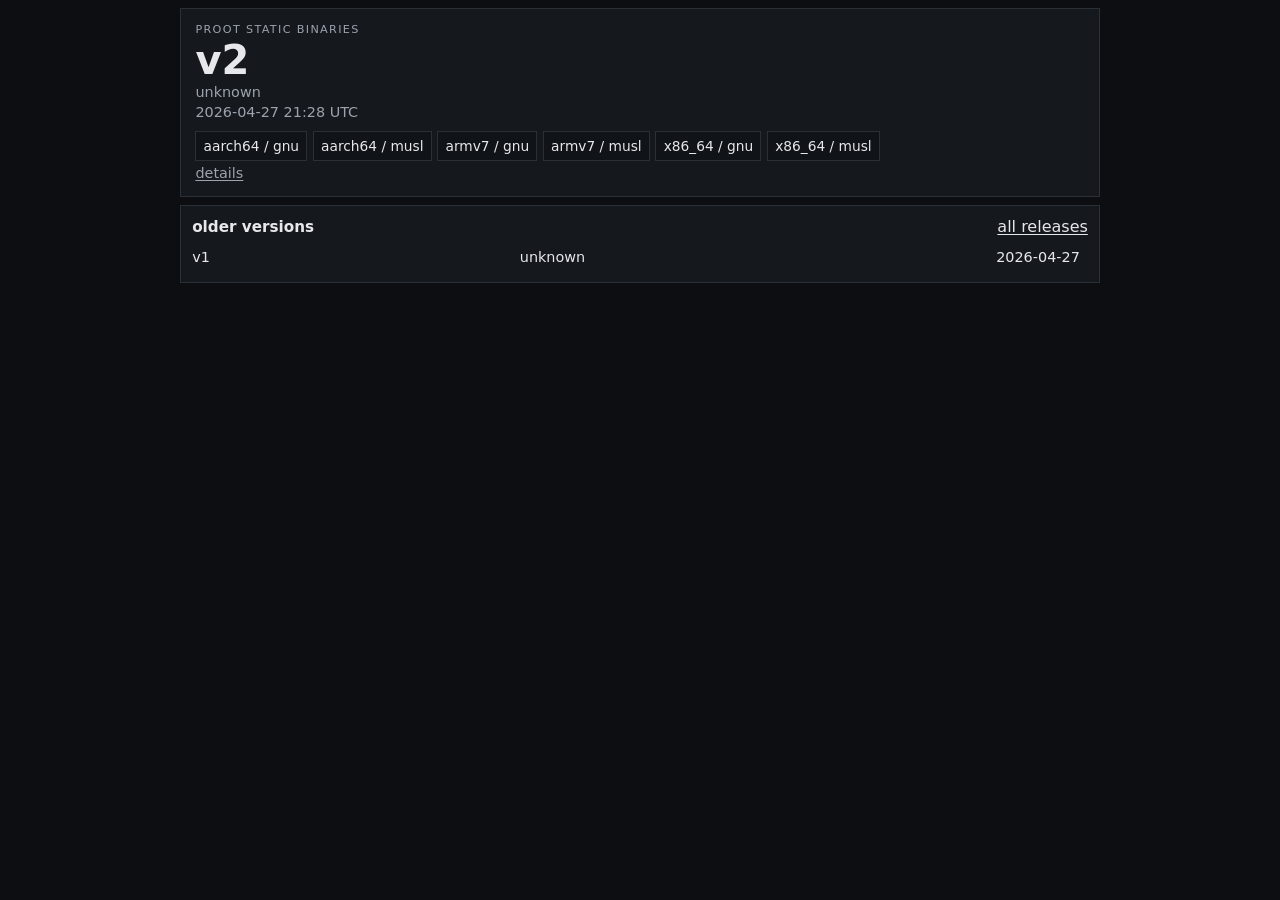
==== index.html @ e78fb569 "deploy: 30b62661337cf53333a5220b7e1e87ee13294197" ====
<!doctype html>
<html lang="en">
<head>
  <meta charset="utf-8">
  <meta name="viewport" content="width=device-width, initial-scale=1">
  <title>proot</title>
  <link rel="stylesheet" href="./style.css">
</head>
<body>
  <main class="page">
    <header class="hero">
      <p class="eyebrow">proot static binaries</p>
      <h1>v2</h1>
      <p class="meta">unknown</p>
      <p class="meta">2026-04-27 21:28 UTC</p>
      <div class="row">
        <a class="pill" href="https://github.com/mkalmousli/proot-static-binaries/releases/download/v2/proot-aarch64-gnu">aarch64 / gnu</a><a class="pill" href="https://github.com/mkalmousli/proot-static-binaries/releases/download/v2/proot-aarch64-musl">aarch64 / musl</a><a class="pill" href="https://github.com/mkalmousli/proot-static-binaries/releases/download/v2/proot-armv7-gnu">armv7 / gnu</a><a class="pill" href="https://github.com/mkalmousli/proot-static-binaries/releases/download/v2/proot-armv7-musl">armv7 / musl</a><a class="pill" href="https://github.com/mkalmousli/proot-static-binaries/releases/download/v2/proot-x86_64-gnu">x86_64 / gnu</a><a class="pill" href="https://github.com/mkalmousli/proot-static-binaries/releases/download/v2/proot-x86_64-musl">x86_64 / musl</a>
      </div>
      <p class="meta"><a href="releases/v2.html">details</a></p>
    </header>
    <section class="panel">
      <div class="section-head">
        <h2>older versions</h2>
        <a href="https://github.com/mkalmousli/proot-static-binaries/releases">all releases</a>
      </div>
      <div class="version-list">
        <a class="version-row" href="releases/v1.html"><span>v1</span><span>unknown</span><span>2026-04-27</span></a>
      </div>
    </section>
  </main>
</body>
</html>
---- style.css ----
:root {
  color-scheme: dark;
  --bg: #0c0e11;
  --panel: #15181d;
  --text: #e6e8eb;
  --muted: #9ca3ad;
  --line: #2a3038;
}

* {
  box-sizing: border-box;
}

html,
body {
  margin: 0;
  min-height: 100%;
}

body {
  font-family: ui-sans-serif, system-ui, -apple-system, BlinkMacSystemFont, "Segoe UI", sans-serif;
  color: var(--text);
  background: var(--bg);
}

a {
  color: inherit;
  text-decoration: none;
}

.page {
  width: min(920px, calc(100% - 1rem));
  margin: 0 auto;
  padding: 0.5rem 0 1rem;
}

.hero,
.panel {
  border: 1px solid var(--line);
  background: var(--panel);
}

.hero {
  padding: 0.9rem;
  margin-bottom: 0.5rem;
}

.hero.tight {
  margin-top: 0.5rem;
}

.panel {
  padding: 0.7rem;
}

.eyebrow,
.meta,
.muted {
  color: var(--muted);
}

.eyebrow {
  margin: 0 0 0.25rem;
  font-size: 0.7rem;
  letter-spacing: 0.12em;
  text-transform: uppercase;
}

h1,
h2,
h3,
p {
  margin: 0;
}

h1 {
  font-size: clamp(1.7rem, 4vw, 2.5rem);
  line-height: 1;
}

.meta {
  margin-top: 0.25rem;
  font-size: 0.9rem;
}

.section-head {
  display: flex;
  align-items: baseline;
  justify-content: space-between;
  gap: 1rem;
  margin-bottom: 0.5rem;
}

.section-head h2 {
  font-size: 0.95rem;
  text-transform: lowercase;
}

.section-head a,
.meta a {
  text-decoration: underline;
  text-underline-offset: 0.15em;
}

.row {
  display: flex;
  flex-wrap: wrap;
  gap: 0.35rem;
  margin-top: 0.65rem;
}

.pill {
  display: inline-flex;
  align-items: center;
  min-height: 1.9rem;
  padding: 0.2rem 0.45rem;
  border: 1px solid var(--line);
  background: #101317;
  font-size: 0.86rem;
}

.version-list {
  display: grid;
  gap: 0.35rem;
}

.version-row {
  display: grid;
  grid-template-columns: 1.1fr 1fr 0.9fr auto;
  gap: 0.5rem;
  align-items: center;
  padding: 0.35rem 0;
  border-top: 1px solid var(--line);
  font-size: 0.9rem;
}

.version-row:first-child {
  border-top: 0;
}

.version-row span:last-child,
.version-row a:last-child {
  justify-self: end;
}

.release-card {
  padding-top: 0.45rem;
  margin-top: 0.45rem;
  border-top: 1px solid var(--line);
}

.release-card:first-child {
  margin-top: 0;
  padding-top: 0;
  border-top: 0;
}

.release-head {
  display: flex;
  flex-wrap: wrap;
  justify-content: space-between;
  gap: 0.5rem;
}

.release-head h3 {
  font-size: 0.95rem;
}

@media (max-width: 720px) {
  .version-row {
    grid-template-columns: 1fr;
    gap: 0.15rem;
  }

  .version-row span:last-child,
  .version-row a:last-child {
    justify-self: start;
  }
}
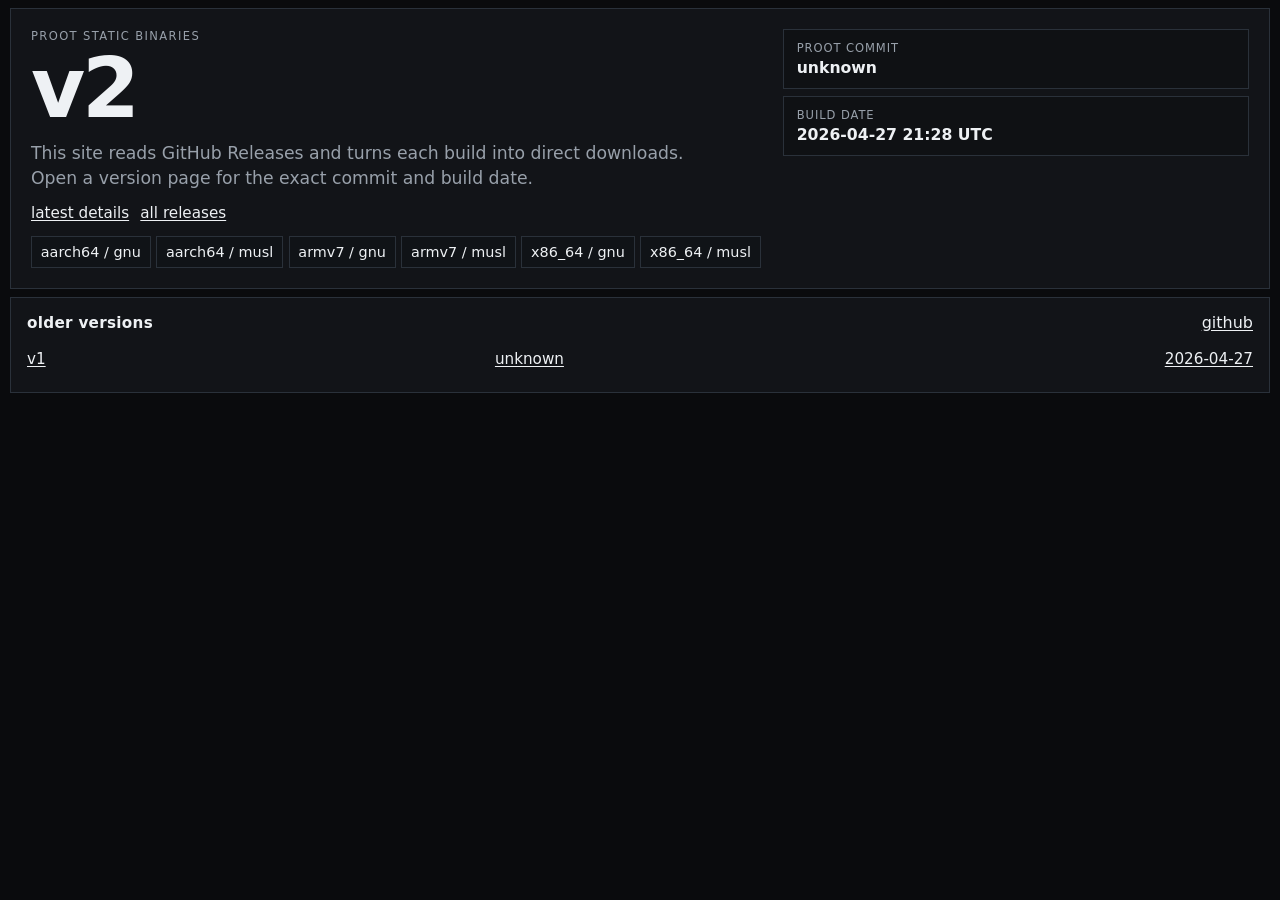
==== commit 87aaf5a0: "deploy: ecd95dd0a79ac2f085949e27ad86fb2f3c197dbb" ====
--- a/index.html
+++ b/index.html
@@ -7,26 +7,38 @@
   <link rel="stylesheet" href="./style.css">
 </head>
 <body>
-  <main class="page">
-    <header class="hero">
-      <p class="eyebrow">proot static binaries</p>
-      <h1>v2</h1>
-      <p class="meta">unknown</p>
-      <p class="meta">2026-04-27 21:28 UTC</p>
-      <div class="row">
-        <a class="pill" href="https://github.com/mkalmousli/proot-static-binaries/releases/download/v2/proot-aarch64-gnu">aarch64 / gnu</a><a class="pill" href="https://github.com/mkalmousli/proot-static-binaries/releases/download/v2/proot-aarch64-musl">aarch64 / musl</a><a class="pill" href="https://github.com/mkalmousli/proot-static-binaries/releases/download/v2/proot-armv7-gnu">armv7 / gnu</a><a class="pill" href="https://github.com/mkalmousli/proot-static-binaries/releases/download/v2/proot-armv7-musl">armv7 / musl</a><a class="pill" href="https://github.com/mkalmousli/proot-static-binaries/releases/download/v2/proot-x86_64-gnu">x86_64 / gnu</a><a class="pill" href="https://github.com/mkalmousli/proot-static-binaries/releases/download/v2/proot-x86_64-musl">x86_64 / musl</a>
+
+  <main class="shell">
+    <section class="hero">
+      <div class="hero-top">
+        <div>
+          <p class="eyebrow">proot static binaries</p>
+          <h1>v2</h1>
+          <p class="lede">This site reads GitHub Releases and turns each build into direct downloads. Open a version page for the exact commit and build date.</p>
+          <div class="hero-links">
+            <a href="releases/v2.html">latest details</a>
+            <a href="https://github.com/mkalmousli/proot-static-binaries/releases">all releases</a>
+          </div>
+          <div class="row">
+            <a class="pill" href="https://github.com/mkalmousli/proot-static-binaries/releases/download/v2/proot-aarch64-gnu">aarch64 / gnu</a><a class="pill" href="https://github.com/mkalmousli/proot-static-binaries/releases/download/v2/proot-aarch64-musl">aarch64 / musl</a><a class="pill" href="https://github.com/mkalmousli/proot-static-binaries/releases/download/v2/proot-armv7-gnu">armv7 / gnu</a><a class="pill" href="https://github.com/mkalmousli/proot-static-binaries/releases/download/v2/proot-armv7-musl">armv7 / musl</a><a class="pill" href="https://github.com/mkalmousli/proot-static-binaries/releases/download/v2/proot-x86_64-gnu">x86_64 / gnu</a><a class="pill" href="https://github.com/mkalmousli/proot-static-binaries/releases/download/v2/proot-x86_64-musl">x86_64 / musl</a>
+          </div>
+        </div>
+        <div class="meta-stack">
+          <div class="meta-box"><span>proot commit</span><strong>unknown</strong></div>
+          <div class="meta-box"><span>build date</span><strong>2026-04-27 21:28 UTC</strong></div>
+        </div>
       </div>
-      <p class="meta"><a href="releases/v2.html">details</a></p>
-    </header>
+    </section>
     <section class="panel">
       <div class="section-head">
         <h2>older versions</h2>
-        <a href="https://github.com/mkalmousli/proot-static-binaries/releases">all releases</a>
+        <a href="https://github.com/mkalmousli/proot-static-binaries/releases">github</a>
       </div>
       <div class="version-list">
         <a class="version-row" href="releases/v1.html"><span>v1</span><span>unknown</span><span>2026-04-27</span></a>
       </div>
     </section>
   </main>
+
 </body>
 </html>
--- a/style.css
+++ b/style.css
@@ -1,10 +1,11 @@
 :root {
   color-scheme: dark;
-  --bg: #0c0e11;
-  --panel: #15181d;
-  --text: #e6e8eb;
-  --muted: #9ca3ad;
-  --line: #2a3038;
+  --bg: #0a0b0d;
+  --panel: #121418;
+  --panel-2: #0f1114;
+  --text: #eef1f4;
+  --muted: #98a0aa;
+  --line: #2a313a;
 }
 
 * {
@@ -28,40 +29,56 @@
   text-decoration: none;
 }
 
-.page {
-  width: min(920px, calc(100% - 1rem));
+.shell {
+  width: min(1260px, calc(100% - 1rem));
   margin: 0 auto;
   padding: 0.5rem 0 1rem;
 }
 
 .hero,
-.panel {
+.panel,
+.detail {
   border: 1px solid var(--line);
   background: var(--panel);
 }
 
+.hero,
+.panel,
+.detail {
+  border-radius: 0;
+}
+
 .hero {
-  padding: 0.9rem;
+  padding: 1.25rem;
   margin-bottom: 0.5rem;
+}
+
+.hero-top {
+  display: grid;
+  grid-template-columns: minmax(0, 1.5fr) minmax(280px, 0.95fr);
+  gap: 1rem;
+  align-items: start;
 }
 
 .hero.tight {
   margin-top: 0.5rem;
 }
 
-.panel {
-  padding: 0.7rem;
+.panel,
+.detail {
+  padding: 0.95rem 1rem;
 }
 
 .eyebrow,
 .meta,
-.muted {
+.muted,
+.lede {
   color: var(--muted);
 }
 
 .eyebrow {
-  margin: 0 0 0.25rem;
-  font-size: 0.7rem;
+  margin: 0 0 0.45rem;
+  font-size: 0.72rem;
   letter-spacing: 0.12em;
   text-transform: uppercase;
 }
@@ -74,13 +91,76 @@
 }
 
 h1 {
-  font-size: clamp(1.7rem, 4vw, 2.5rem);
-  line-height: 1;
-}
-
-.meta {
-  margin-top: 0.25rem;
+  font-size: clamp(2.6rem, 7vw, 5.2rem);
+  line-height: 0.94;
+  letter-spacing: -0.04em;
+}
+
+.lede {
+  margin-top: 0.8rem;
+  max-width: 60ch;
+  font-size: clamp(1rem, 1.35vw, 1.2rem);
+  line-height: 1.45;
+}
+
+.meta-stack {
+  display: grid;
+  gap: 0.45rem;
+}
+
+.meta-box {
+  padding: 0.7rem 0.8rem;
+  border: 1px solid var(--line);
+  background: var(--panel-2);
+}
+
+.meta-box span {
+  display: block;
+  margin-bottom: 0.15rem;
+  color: var(--muted);
+  font-size: 0.72rem;
+  letter-spacing: 0.08em;
+  text-transform: uppercase;
+}
+
+.meta-box strong {
+  font-size: 0.98rem;
+  font-weight: 600;
+  word-break: break-word;
+}
+
+.row {
+  display: flex;
+  flex-wrap: wrap;
+  gap: 0.35rem;
+  margin-top: 0.85rem;
+}
+
+.pill {
+  display: inline-flex;
+  align-items: center;
+  min-height: 2rem;
+  padding: 0.25rem 0.55rem;
+  border: 1px solid var(--line);
+  background: #101317;
   font-size: 0.9rem;
+}
+
+.hero-links,
+.meta-links {
+  display: flex;
+  flex-wrap: wrap;
+  gap: 0.7rem;
+  margin-top: 0.8rem;
+  font-size: 0.95rem;
+}
+
+.hero-links a,
+.meta-links a,
+.section-head a,
+.version-row {
+  text-decoration: underline;
+  text-underline-offset: 0.15em;
 }
 
 .section-head {
@@ -88,92 +168,89 @@
   align-items: baseline;
   justify-content: space-between;
   gap: 1rem;
-  margin-bottom: 0.5rem;
+  margin-bottom: 0.6rem;
 }
 
 .section-head h2 {
   font-size: 0.95rem;
+  letter-spacing: 0.02em;
   text-transform: lowercase;
 }
 
-.section-head a,
-.meta a {
-  text-decoration: underline;
-  text-underline-offset: 0.15em;
-}
-
-.row {
+.version-list {
+  display: grid;
+}
+
+.version-row {
+  display: grid;
+  grid-template-columns: 1.1fr 0.9fr 0.9fr;
+  gap: 0.75rem;
+  align-items: center;
+  padding: 0.55rem 0;
+  border-top: 1px solid var(--line);
+  font-size: 0.95rem;
+}
+
+.version-row:first-child {
+  border-top: 0;
+}
+
+.version-row span:last-child {
+  justify-self: end;
+}
+
+.detail {
+  display: grid;
+  gap: 1rem;
+}
+
+.detail-grid {
+  display: grid;
+  grid-template-columns: repeat(3, minmax(0, 1fr));
+  gap: 0.6rem;
+}
+
+.downloads {
   display: flex;
   flex-wrap: wrap;
   gap: 0.35rem;
-  margin-top: 0.65rem;
-}
-
-.pill {
-  display: inline-flex;
-  align-items: center;
-  min-height: 1.9rem;
-  padding: 0.2rem 0.45rem;
-  border: 1px solid var(--line);
-  background: #101317;
-  font-size: 0.86rem;
-}
-
-.version-list {
-  display: grid;
-  gap: 0.35rem;
-}
-
-.version-row {
-  display: grid;
-  grid-template-columns: 1.1fr 1fr 0.9fr auto;
-  gap: 0.5rem;
-  align-items: center;
-  padding: 0.35rem 0;
-  border-top: 1px solid var(--line);
-  font-size: 0.9rem;
-}
-
-.version-row:first-child {
-  border-top: 0;
-}
-
-.version-row span:last-child,
-.version-row a:last-child {
-  justify-self: end;
-}
-
-.release-card {
-  padding-top: 0.45rem;
-  margin-top: 0.45rem;
-  border-top: 1px solid var(--line);
-}
-
-.release-card:first-child {
-  margin-top: 0;
-  padding-top: 0;
-  border-top: 0;
-}
-
-.release-head {
-  display: flex;
-  flex-wrap: wrap;
-  justify-content: space-between;
-  gap: 0.5rem;
-}
-
-.release-head h3 {
-  font-size: 0.95rem;
+}
+
+.note {
+  max-width: 68ch;
+  line-height: 1.45;
+  color: var(--muted);
+}
+
+@media (max-width: 900px) {
+  .hero-top,
+  .detail-grid {
+    grid-template-columns: 1fr;
+  }
 }
 
 @media (max-width: 720px) {
+  .shell {
+    width: min(100% - 0.5rem, 100%);
+    padding-top: 0.25rem;
+  }
+
+  .hero,
+  .panel,
+  .detail {
+    padding: 0.85rem;
+  }
+
+  h1 {
+    font-size: clamp(2.3rem, 14vw, 3.4rem);
+  }
+
   .version-row {
     grid-template-columns: 1fr;
     gap: 0.15rem;
   }
 
-  .version-row span:last-child,
-  .version-row a:last-child {
+  .version-row span:last-child {
     justify-self: start;
   }
 }
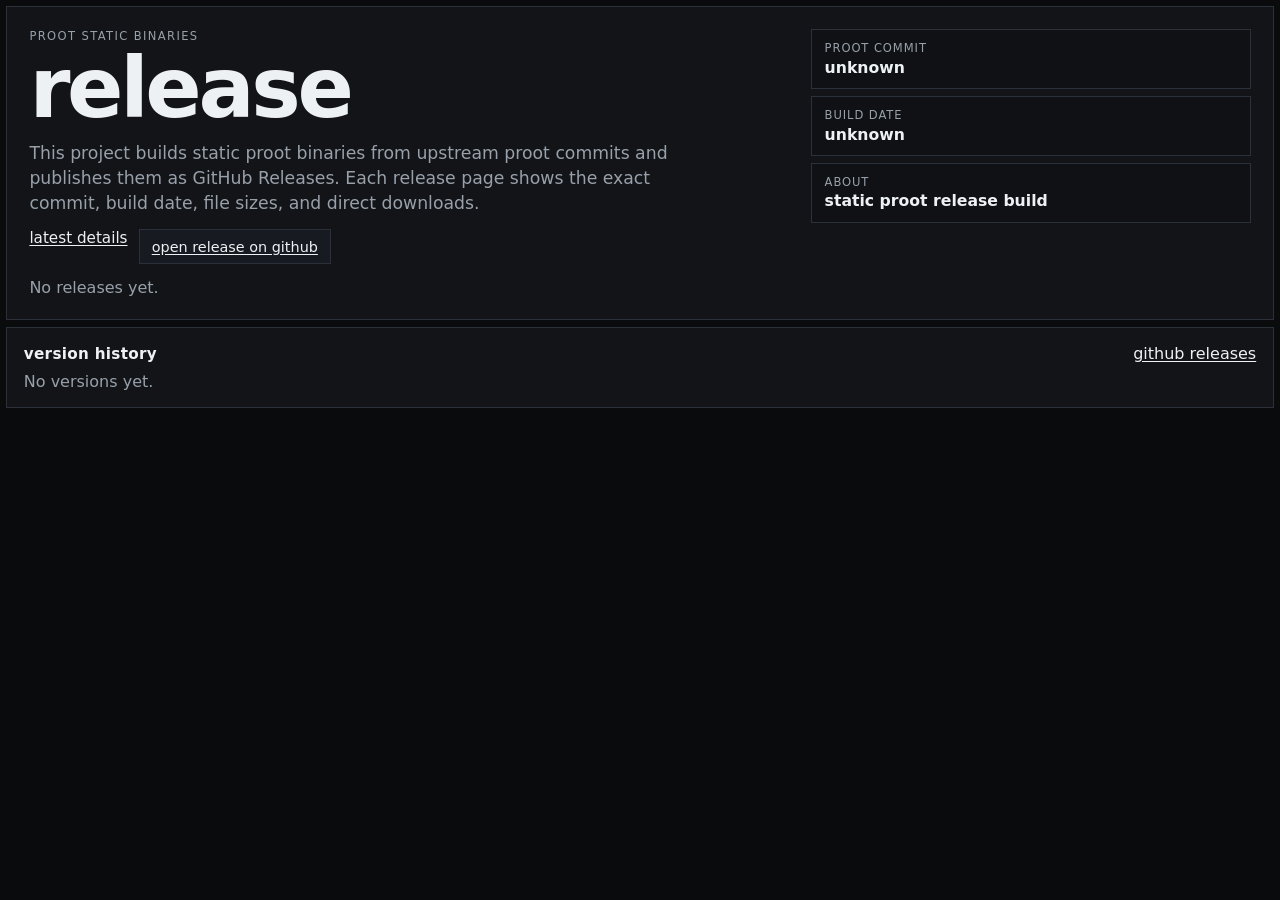
==== commit 38b5ff89: "deploy: 5edf9a9c67f9bb6574d692ad04065585131cc28d" ====
--- a/index.html
+++ b/index.html
@@ -13,29 +13,30 @@
       <div class="hero-top">
         <div>
           <p class="eyebrow">proot static binaries</p>
-          <h1>v2</h1>
-          <p class="lede">This site reads GitHub Releases and turns each build into direct downloads. Open a version page for the exact commit and build date.</p>
+          <h1>release</h1>
+          <p class="lede">This project builds static proot binaries from upstream proot commits and publishes them as GitHub Releases. Each release page shows the exact commit, build date, file sizes, and direct downloads.</p>
           <div class="hero-links">
-            <a href="releases/v2.html">latest details</a>
-            <a href="https://github.com/mkalmousli/proot-static-binaries/releases">all releases</a>
+            <a href="https://github.com/mkalmousli/proot-static-binaries/releases">latest details</a>
+            <a class="button" href="https://github.com/mkalmousli/proot-static-binaries/releases">open release on github</a>
           </div>
           <div class="row">
-            <a class="pill" href="https://github.com/mkalmousli/proot-static-binaries/releases/download/v2/proot-aarch64-gnu">aarch64 / gnu</a><a class="pill" href="https://github.com/mkalmousli/proot-static-binaries/releases/download/v2/proot-aarch64-musl">aarch64 / musl</a><a class="pill" href="https://github.com/mkalmousli/proot-static-binaries/releases/download/v2/proot-armv7-gnu">armv7 / gnu</a><a class="pill" href="https://github.com/mkalmousli/proot-static-binaries/releases/download/v2/proot-armv7-musl">armv7 / musl</a><a class="pill" href="https://github.com/mkalmousli/proot-static-binaries/releases/download/v2/proot-x86_64-gnu">x86_64 / gnu</a><a class="pill" href="https://github.com/mkalmousli/proot-static-binaries/releases/download/v2/proot-x86_64-musl">x86_64 / musl</a>
+            <p class="muted">No releases yet.</p>
           </div>
         </div>
         <div class="meta-stack">
           <div class="meta-box"><span>proot commit</span><strong>unknown</strong></div>
-          <div class="meta-box"><span>build date</span><strong>2026-04-27 21:28 UTC</strong></div>
+          <div class="meta-box"><span>build date</span><strong>unknown</strong></div>
+          <div class="meta-box"><span>about</span><strong>static proot release build</strong></div>
         </div>
       </div>
     </section>
     <section class="panel">
       <div class="section-head">
-        <h2>older versions</h2>
-        <a href="https://github.com/mkalmousli/proot-static-binaries/releases">github</a>
+        <h2>version history</h2>
+        <a href="https://github.com/mkalmousli/proot-static-binaries/releases">github releases</a>
       </div>
       <div class="version-list">
-        <a class="version-row" href="releases/v1.html"><span>v1</span><span>unknown</span><span>2026-04-27</span></a>
+        <p class="muted">No versions yet.</p>
       </div>
     </section>
   </main>
--- a/style.css
+++ b/style.css
@@ -30,9 +30,9 @@
 }
 
 .shell {
-  width: min(1260px, calc(100% - 1rem));
+  width: min(1560px, calc(100% - 0.75rem));
   margin: 0 auto;
-  padding: 0.5rem 0 1rem;
+  padding: 0.35rem 0 0.75rem;
 }
 
 .hero,
@@ -49,14 +49,14 @@
 }
 
 .hero {
-  padding: 1.25rem;
-  margin-bottom: 0.5rem;
+  padding: 1.4rem;
+  margin-bottom: 0.4rem;
 }
 
 .hero-top {
   display: grid;
-  grid-template-columns: minmax(0, 1.5fr) minmax(280px, 0.95fr);
-  gap: 1rem;
+  grid-template-columns: minmax(0, 1.65fr) minmax(310px, 0.95fr);
+  gap: 1.1rem;
   align-items: start;
 }
 
@@ -66,7 +66,7 @@
 
 .panel,
 .detail {
-  padding: 0.95rem 1rem;
+  padding: 1rem 1.05rem;
 }
 
 .eyebrow,
@@ -144,6 +144,17 @@
   border: 1px solid var(--line);
   background: #101317;
   font-size: 0.9rem;
+}
+
+.button {
+  display: inline-flex;
+  align-items: center;
+  min-height: 2.2rem;
+  padding: 0.28rem 0.75rem;
+  border: 1px solid var(--line);
+  background: #171a20;
+  font-size: 0.9rem;
+  text-decoration: none;
 }
 
 .hero-links,
@@ -183,10 +194,10 @@
 
 .version-row {
   display: grid;
-  grid-template-columns: 1.1fr 0.9fr 0.9fr;
+  grid-template-columns: minmax(0, 1.2fr) minmax(220px, 0.7fr) minmax(160px, 0.6fr) 120px;
   gap: 0.75rem;
   align-items: center;
-  padding: 0.55rem 0;
+  padding: 0.68rem 0;
   border-top: 1px solid var(--line);
   font-size: 0.95rem;
 }
@@ -195,7 +206,29 @@
   border-top: 0;
 }
 
-.version-row span:last-child {
+.version-row strong {
+  display: block;
+  font-size: 1.02rem;
+}
+
+.version-row .current-tag {
+  display: inline-flex;
+  margin-left: 0.45rem;
+  padding: 0.1rem 0.35rem;
+  border: 1px solid var(--line);
+  background: var(--panel-2);
+  color: var(--muted);
+  font-size: 0.68rem;
+  letter-spacing: 0.08em;
+  text-transform: uppercase;
+}
+
+.version-row .commit,
+.version-row .date {
+  color: var(--muted);
+}
+
+.version-row .actions {
   justify-self: end;
 }
 
@@ -206,7 +239,7 @@
 
 .detail-grid {
   display: grid;
-  grid-template-columns: repeat(3, minmax(0, 1fr));
+  grid-template-columns: repeat(4, minmax(0, 1fr));
   gap: 0.6rem;
 }
 
@@ -216,6 +249,55 @@
   gap: 0.35rem;
 }
 
+.libc-grid {
+  display: grid;
+  grid-template-columns: repeat(2, minmax(0, 1fr));
+  gap: 0.75rem;
+}
+
+.matrix {
+  width: 100%;
+  border-collapse: collapse;
+  background: var(--panel-2);
+  border: 1px solid var(--line);
+}
+
+.matrix caption {
+  padding: 0.75rem 0.8rem 0.5rem;
+  text-align: left;
+  font-size: 0.95rem;
+  letter-spacing: 0.02em;
+  text-transform: lowercase;
+}
+
+.matrix th,
+.matrix td {
+  padding: 0.62rem 0.8rem;
+  border-top: 1px solid var(--line);
+  text-align: left;
+  vertical-align: middle;
+}
+
+.matrix th {
+  color: var(--muted);
+  font-size: 0.72rem;
+  letter-spacing: 0.08em;
+  text-transform: uppercase;
+}
+
+.matrix td.size,
+.matrix td.download {
+  white-space: nowrap;
+}
+
+.matrix td.download {
+  text-align: right;
+}
+
+.matrix .muted-cell {
+  color: var(--muted);
+}
+
 .note {
   max-width: 68ch;
   line-height: 1.45;
@@ -227,6 +309,10 @@
   .detail-grid {
     grid-template-columns: 1fr;
   }
+
+  .libc-grid {
+    grid-template-columns: 1fr;
+  }
 }
 
 @media (max-width: 720px) {
@@ -238,7 +324,7 @@
   .hero,
   .panel,
   .detail {
-    padding: 0.85rem;
+    padding: 0.8rem;
   }
 
   h1 {
@@ -250,7 +336,7 @@
     gap: 0.15rem;
   }
 
-  .version-row span:last-child {
+  .version-row .actions {
     justify-self: start;
   }
 }
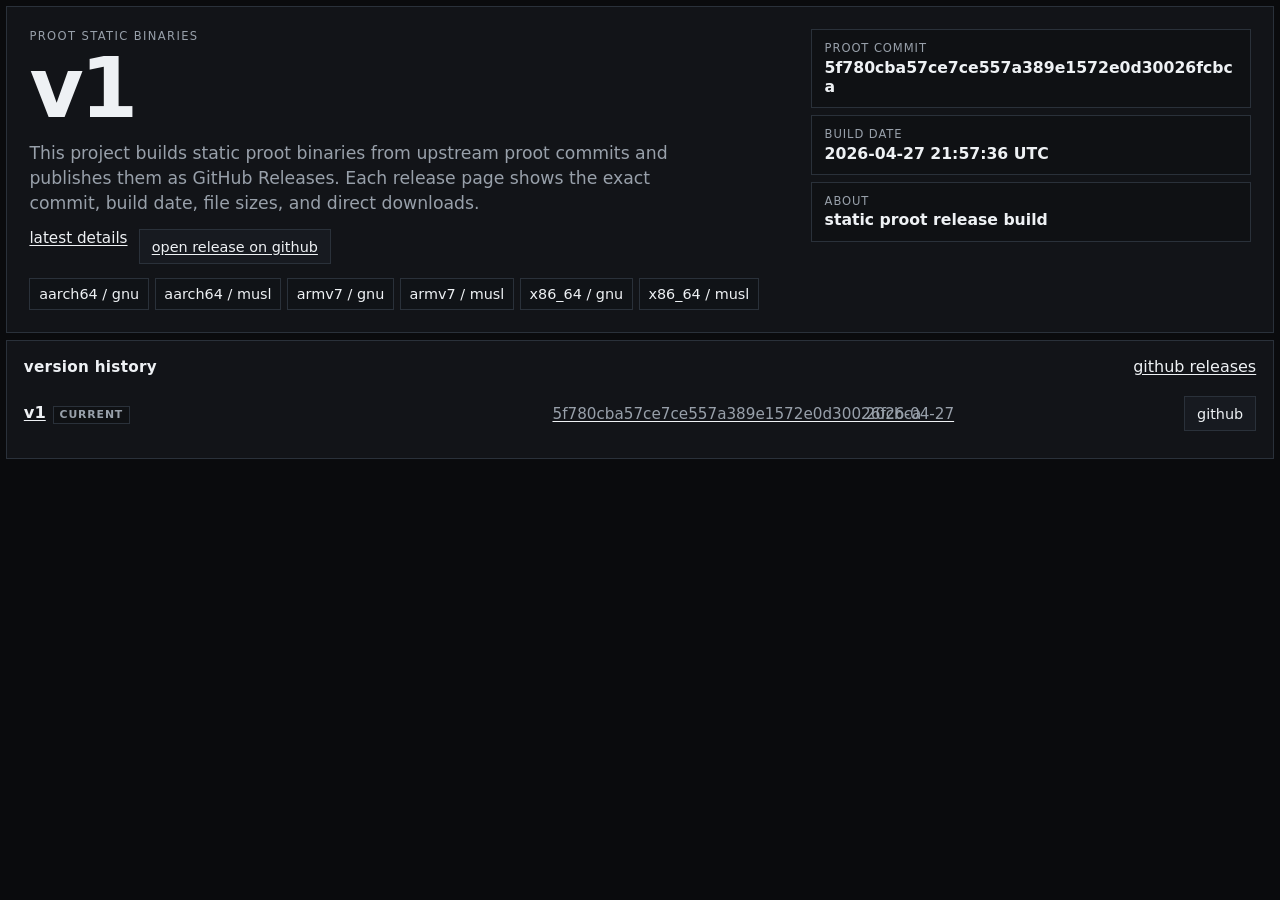
==== commit 786b5e9e: "deploy: 791cb52374c0071201cff11e76af9b239ebab4e2" ====
--- a/index.html
+++ b/index.html
@@ -13,19 +13,19 @@
       <div class="hero-top">
         <div>
           <p class="eyebrow">proot static binaries</p>
-          <h1>release</h1>
+          <h1>v1</h1>
           <p class="lede">This project builds static proot binaries from upstream proot commits and publishes them as GitHub Releases. Each release page shows the exact commit, build date, file sizes, and direct downloads.</p>
           <div class="hero-links">
-            <a href="https://github.com/mkalmousli/proot-static-binaries/releases">latest details</a>
-            <a class="button" href="https://github.com/mkalmousli/proot-static-binaries/releases">open release on github</a>
+            <a href="releases/v1.html">latest details</a>
+            <a class="button" href="https://github.com/mkalmousli/proot-static-binaries/releases/tag/v1">open release on github</a>
           </div>
           <div class="row">
-            <p class="muted">No releases yet.</p>
+            <a class="pill" href="https://github.com/mkalmousli/proot-static-binaries/releases/download/v1/proot-aarch64-gnu">aarch64 / gnu</a><a class="pill" href="https://github.com/mkalmousli/proot-static-binaries/releases/download/v1/proot-aarch64-musl">aarch64 / musl</a><a class="pill" href="https://github.com/mkalmousli/proot-static-binaries/releases/download/v1/proot-armv7-gnu">armv7 / gnu</a><a class="pill" href="https://github.com/mkalmousli/proot-static-binaries/releases/download/v1/proot-armv7-musl">armv7 / musl</a><a class="pill" href="https://github.com/mkalmousli/proot-static-binaries/releases/download/v1/proot-x86_64-gnu">x86_64 / gnu</a><a class="pill" href="https://github.com/mkalmousli/proot-static-binaries/releases/download/v1/proot-x86_64-musl">x86_64 / musl</a>
           </div>
         </div>
         <div class="meta-stack">
-          <div class="meta-box"><span>proot commit</span><strong>unknown</strong></div>
-          <div class="meta-box"><span>build date</span><strong>unknown</strong></div>
+          <div class="meta-box"><span>proot commit</span><strong>5f780cba57ce7ce557a389e1572e0d30026fcbca</strong></div>
+          <div class="meta-box"><span>build date</span><strong>2026-04-27 21:57:36 UTC</strong></div>
           <div class="meta-box"><span>about</span><strong>static proot release build</strong></div>
         </div>
       </div>
@@ -36,7 +36,7 @@
         <a href="https://github.com/mkalmousli/proot-static-binaries/releases">github releases</a>
       </div>
       <div class="version-list">
-        <p class="muted">No versions yet.</p>
+        <div class="version-row current"><span><strong><a href="releases/v1.html">v1</a><span class="current-tag">current</span></strong></span><span class="commit">5f780cba57ce7ce557a389e1572e0d30026fcbca</span><span class="date">2026-04-27</span><span class="actions"><a class="button" href="https://github.com/mkalmousli/proot-static-binaries/releases/tag/v1">github</a></span></div>
       </div>
     </section>
   </main>
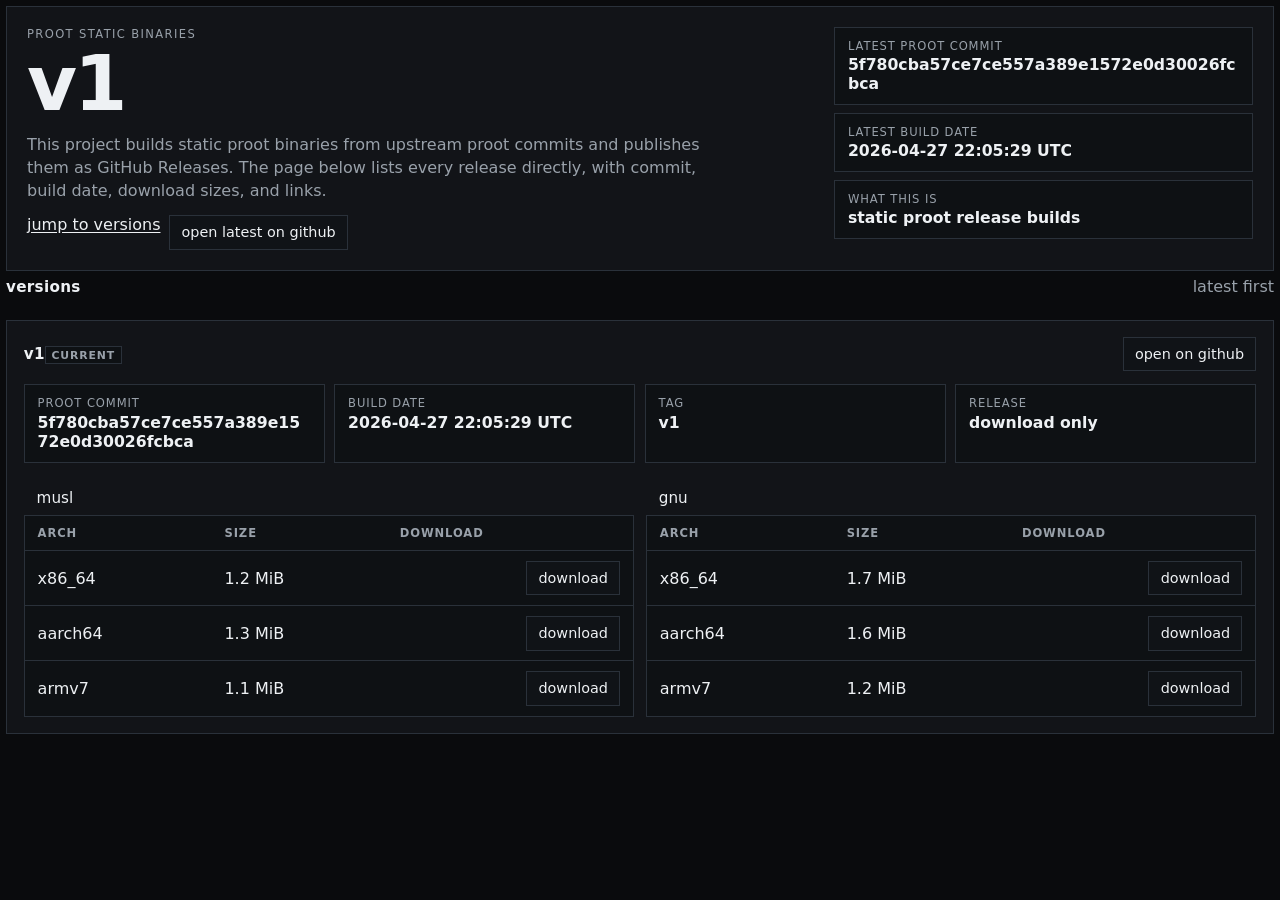
==== commit 2f16e792: "deploy: c2fb8c1a764dd415a842b5243e97569277ff4b6f" ====
--- a/index.html
+++ b/index.html
@@ -14,30 +14,72 @@
         <div>
           <p class="eyebrow">proot static binaries</p>
           <h1>v1</h1>
-          <p class="lede">This project builds static proot binaries from upstream proot commits and publishes them as GitHub Releases. Each release page shows the exact commit, build date, file sizes, and direct downloads.</p>
+          <p class="lede">This project builds static proot binaries from upstream proot commits and publishes them as GitHub Releases. The page below lists every release directly, with commit, build date, download sizes, and links.</p>
           <div class="hero-links">
-            <a href="releases/v1.html">latest details</a>
-            <a class="button" href="https://github.com/mkalmousli/proot-static-binaries/releases/tag/v1">open release on github</a>
-          </div>
-          <div class="row">
-            <a class="pill" href="https://github.com/mkalmousli/proot-static-binaries/releases/download/v1/proot-aarch64-gnu">aarch64 / gnu</a><a class="pill" href="https://github.com/mkalmousli/proot-static-binaries/releases/download/v1/proot-aarch64-musl">aarch64 / musl</a><a class="pill" href="https://github.com/mkalmousli/proot-static-binaries/releases/download/v1/proot-armv7-gnu">armv7 / gnu</a><a class="pill" href="https://github.com/mkalmousli/proot-static-binaries/releases/download/v1/proot-armv7-musl">armv7 / musl</a><a class="pill" href="https://github.com/mkalmousli/proot-static-binaries/releases/download/v1/proot-x86_64-gnu">x86_64 / gnu</a><a class="pill" href="https://github.com/mkalmousli/proot-static-binaries/releases/download/v1/proot-x86_64-musl">x86_64 / musl</a>
+            <a class="hero-link" href="#versions">jump to versions</a>
+            <a class="button" href="https://github.com/mkalmousli/proot-static-binaries/releases/tag/v1">open latest on github</a>
           </div>
         </div>
         <div class="meta-stack">
-          <div class="meta-box"><span>proot commit</span><strong>5f780cba57ce7ce557a389e1572e0d30026fcbca</strong></div>
-          <div class="meta-box"><span>build date</span><strong>2026-04-27 21:57:36 UTC</strong></div>
-          <div class="meta-box"><span>about</span><strong>static proot release build</strong></div>
+          <div class="meta-box"><span>latest proot commit</span><strong>5f780cba57ce7ce557a389e1572e0d30026fcbca</strong></div>
+          <div class="meta-box"><span>latest build date</span><strong>2026-04-27 22:05:29 UTC</strong></div>
+          <div class="meta-box"><span>what this is</span><strong>static proot release builds</strong></div>
         </div>
       </div>
     </section>
-    <section class="panel">
-      <div class="section-head">
-        <h2>version history</h2>
-        <a href="https://github.com/mkalmousli/proot-static-binaries/releases">github releases</a>
+    <section class="versions" id="versions">
+      <div class="release-head">
+        <h2>versions</h2>
+        <span class="muted">latest first</span>
       </div>
-      <div class="version-list">
-        <div class="version-row current"><span><strong><a href="releases/v1.html">v1</a><span class="current-tag">current</span></strong></span><span class="commit">5f780cba57ce7ce557a389e1572e0d30026fcbca</span><span class="date">2026-04-27</span><span class="actions"><a class="button" href="https://github.com/mkalmousli/proot-static-binaries/releases/tag/v1">github</a></span></div>
+      
+    <section class="release" id="v1">
+      <div class="release-head">
+        <div class="release-title">
+          <h2>v1<span class="current-tag">current</span></h2>
+        </div>
+        <a class="button" href="https://github.com/mkalmousli/proot-static-binaries/releases/tag/v1">open on github</a>
       </div>
+      <div class="release-meta">
+        <div class="meta-box"><span>proot commit</span><strong>5f780cba57ce7ce557a389e1572e0d30026fcbca</strong></div>
+        <div class="meta-box"><span>build date</span><strong>2026-04-27 22:05:29 UTC</strong></div>
+        <div class="meta-box"><span>tag</span><strong>v1</strong></div>
+        <div class="meta-box"><span>release</span><strong>download only</strong></div>
+      </div>
+      <div class="tables">
+        
+      <table>
+        <caption>musl</caption>
+        <thead>
+          <tr>
+            <th>arch</th>
+            <th>size</th>
+            <th>download</th>
+          </tr>
+        </thead>
+        <tbody>
+          <tr><td>x86_64</td><td class="size">1.2 MiB</td><td class="download"><a class="button" href="https://github.com/mkalmousli/proot-static-binaries/releases/download/v1/proot-x86_64-musl">download</a></td></tr><tr><td>aarch64</td><td class="size">1.3 MiB</td><td class="download"><a class="button" href="https://github.com/mkalmousli/proot-static-binaries/releases/download/v1/proot-aarch64-musl">download</a></td></tr><tr><td>armv7</td><td class="size">1.1 MiB</td><td class="download"><a class="button" href="https://github.com/mkalmousli/proot-static-binaries/releases/download/v1/proot-armv7-musl">download</a></td></tr>
+        </tbody>
+      </table>
+    
+        
+      <table>
+        <caption>gnu</caption>
+        <thead>
+          <tr>
+            <th>arch</th>
+            <th>size</th>
+            <th>download</th>
+          </tr>
+        </thead>
+        <tbody>
+          <tr><td>x86_64</td><td class="size">1.7 MiB</td><td class="download"><a class="button" href="https://github.com/mkalmousli/proot-static-binaries/releases/download/v1/proot-x86_64-gnu">download</a></td></tr><tr><td>aarch64</td><td class="size">1.6 MiB</td><td class="download"><a class="button" href="https://github.com/mkalmousli/proot-static-binaries/releases/download/v1/proot-aarch64-gnu">download</a></td></tr><tr><td>armv7</td><td class="size">1.2 MiB</td><td class="download"><a class="button" href="https://github.com/mkalmousli/proot-static-binaries/releases/download/v1/proot-armv7-gnu">download</a></td></tr>
+        </tbody>
+      </table>
+    
+      </div>
+    </section>
+    
     </section>
   </main>
 
--- a/style.css
+++ b/style.css
@@ -2,9 +2,9 @@
   color-scheme: dark;
   --bg: #0a0b0d;
   --panel: #121418;
-  --panel-2: #0f1114;
+  --panel-2: #0e1114;
   --text: #eef1f4;
-  --muted: #98a0aa;
+  --muted: #99a1aa;
   --line: #2a313a;
 }
 
@@ -19,9 +19,9 @@
 }
 
 body {
-  font-family: ui-sans-serif, system-ui, -apple-system, BlinkMacSystemFont, "Segoe UI", sans-serif;
   color: var(--text);
   background: var(--bg);
+  font-family: ui-sans-serif, system-ui, -apple-system, BlinkMacSystemFont, "Segoe UI", sans-serif;
 }
 
 a {
@@ -30,43 +30,33 @@
 }
 
 .shell {
-  width: min(1560px, calc(100% - 0.75rem));
+  width: min(1500px, calc(100% - 0.75rem));
   margin: 0 auto;
   padding: 0.35rem 0 0.75rem;
 }
 
 .hero,
-.panel,
-.detail {
+.release {
   border: 1px solid var(--line);
   background: var(--panel);
-}
-
-.hero,
-.panel,
-.detail {
   border-radius: 0;
 }
 
 .hero {
-  padding: 1.4rem;
+  padding: 1.25rem;
   margin-bottom: 0.4rem;
 }
 
+.release {
+  padding: 1rem 1.05rem;
+  margin-top: 0.4rem;
+}
+
 .hero-top {
   display: grid;
-  grid-template-columns: minmax(0, 1.65fr) minmax(310px, 0.95fr);
-  gap: 1.1rem;
+  grid-template-columns: minmax(0, 1.7fr) minmax(320px, 0.9fr);
+  gap: 1rem;
   align-items: start;
-}
-
-.hero.tight {
-  margin-top: 0.5rem;
-}
-
-.panel,
-.detail {
-  padding: 1rem 1.05rem;
 }
 
 .eyebrow,
@@ -91,15 +81,15 @@
 }
 
 h1 {
-  font-size: clamp(2.6rem, 7vw, 5.2rem);
+  font-size: clamp(2.5rem, 6vw, 5rem);
   line-height: 0.94;
   letter-spacing: -0.04em;
 }
 
 .lede {
   margin-top: 0.8rem;
-  max-width: 60ch;
-  font-size: clamp(1rem, 1.35vw, 1.2rem);
+  max-width: 68ch;
+  font-size: clamp(1rem, 1.2vw, 1.15rem);
   line-height: 1.45;
 }
 
@@ -129,91 +119,59 @@
   word-break: break-word;
 }
 
-.row {
-  display: flex;
-  flex-wrap: wrap;
-  gap: 0.35rem;
-  margin-top: 0.85rem;
-}
-
-.pill {
-  display: inline-flex;
-  align-items: center;
-  min-height: 2rem;
-  padding: 0.25rem 0.55rem;
-  border: 1px solid var(--line);
-  background: #101317;
-  font-size: 0.9rem;
-}
-
-.button {
-  display: inline-flex;
-  align-items: center;
-  min-height: 2.2rem;
-  padding: 0.28rem 0.75rem;
-  border: 1px solid var(--line);
-  background: #171a20;
-  font-size: 0.9rem;
-  text-decoration: none;
-}
-
 .hero-links,
 .meta-links {
   display: flex;
   flex-wrap: wrap;
-  gap: 0.7rem;
+  gap: 0.55rem;
   margin-top: 0.8rem;
-  font-size: 0.95rem;
-}
-
-.hero-links a,
-.meta-links a,
-.section-head a,
-.version-row {
+}
+
+.pill,
+.button {
+  display: inline-flex;
+  align-items: center;
+  min-height: 2.15rem;
+  padding: 0.26rem 0.7rem;
+  border: 1px solid var(--line);
+  background: #101317;
+  font-size: 0.9rem;
+  line-height: 1;
+}
+
+.hero-link {
   text-decoration: underline;
   text-underline-offset: 0.15em;
 }
 
-.section-head {
+.versions {
+  display: grid;
+  gap: 0.4rem;
+}
+
+.release-head {
   display: flex;
   align-items: baseline;
   justify-content: space-between;
   gap: 1rem;
-  margin-bottom: 0.6rem;
-}
-
-.section-head h2 {
+  margin-bottom: 0.7rem;
+}
+
+.release-head h2 {
   font-size: 0.95rem;
   letter-spacing: 0.02em;
   text-transform: lowercase;
 }
 
-.version-list {
-  display: grid;
-}
-
-.version-row {
-  display: grid;
-  grid-template-columns: minmax(0, 1.2fr) minmax(220px, 0.7fr) minmax(160px, 0.6fr) 120px;
-  gap: 0.75rem;
+.release-title {
+  display: flex;
+  flex-wrap: wrap;
   align-items: center;
-  padding: 0.68rem 0;
-  border-top: 1px solid var(--line);
-  font-size: 0.95rem;
-}
-
-.version-row:first-child {
-  border-top: 0;
-}
-
-.version-row strong {
-  display: block;
-  font-size: 1.02rem;
-}
-
-.version-row .current-tag {
+  gap: 0.45rem;
+}
+
+.current-tag {
   display: inline-flex;
-  margin-left: 0.45rem;
   padding: 0.1rem 0.35rem;
   border: 1px solid var(--line);
   background: var(--panel-2);
@@ -223,94 +181,69 @@
   text-transform: uppercase;
 }
 
-.version-row .commit,
-.version-row .date {
-  color: var(--muted);
-}
-
-.version-row .actions {
-  justify-self: end;
-}
-
-.detail {
-  display: grid;
-  gap: 1rem;
-}
-
-.detail-grid {
+.release-meta {
   display: grid;
   grid-template-columns: repeat(4, minmax(0, 1fr));
   gap: 0.6rem;
-}
-
-.downloads {
-  display: flex;
-  flex-wrap: wrap;
-  gap: 0.35rem;
-}
-
-.libc-grid {
+  margin: 0.8rem 0 0.9rem;
+}
+
+.release-meta .meta-box {
+  min-width: 0;
+}
+
+.tables {
   display: grid;
   grid-template-columns: repeat(2, minmax(0, 1fr));
   gap: 0.75rem;
 }
 
-.matrix {
+table {
   width: 100%;
   border-collapse: collapse;
+  border: 1px solid var(--line);
   background: var(--panel-2);
-  border: 1px solid var(--line);
-}
-
-.matrix caption {
+}
+
+caption {
   padding: 0.75rem 0.8rem 0.5rem;
   text-align: left;
   font-size: 0.95rem;
-  letter-spacing: 0.02em;
   text-transform: lowercase;
 }
 
-.matrix th,
-.matrix td {
+th,
+td {
   padding: 0.62rem 0.8rem;
   border-top: 1px solid var(--line);
   text-align: left;
   vertical-align: middle;
 }
 
-.matrix th {
+th {
   color: var(--muted);
   font-size: 0.72rem;
   letter-spacing: 0.08em;
   text-transform: uppercase;
 }
 
-.matrix td.size,
-.matrix td.download {
+td.size,
+td.download {
   white-space: nowrap;
 }
 
-.matrix td.download {
+td.download {
   text-align: right;
 }
 
-.matrix .muted-cell {
-  color: var(--muted);
-}
-
-.note {
-  max-width: 68ch;
-  line-height: 1.45;
-  color: var(--muted);
-}
-
-@media (max-width: 900px) {
+.muted-cell {
+  color: var(--muted);
+}
+
+@media (max-width: 960px) {
   .hero-top,
-  .detail-grid {
-    grid-template-columns: 1fr;
-  }
-
-  .libc-grid {
+  .release-meta,
+  .tables {
     grid-template-columns: 1fr;
   }
 }
@@ -322,21 +255,11 @@
   }
 
   .hero,
-  .panel,
-  .detail {
+  .release {
     padding: 0.8rem;
   }
 
   h1 {
-    font-size: clamp(2.3rem, 14vw, 3.4rem);
-  }
-
-  .version-row {
-    grid-template-columns: 1fr;
-    gap: 0.15rem;
-  }
-
-  .version-row .actions {
-    justify-self: start;
-  }
-}
+    font-size: clamp(2.2rem, 14vw, 3.5rem);
+  }
+}
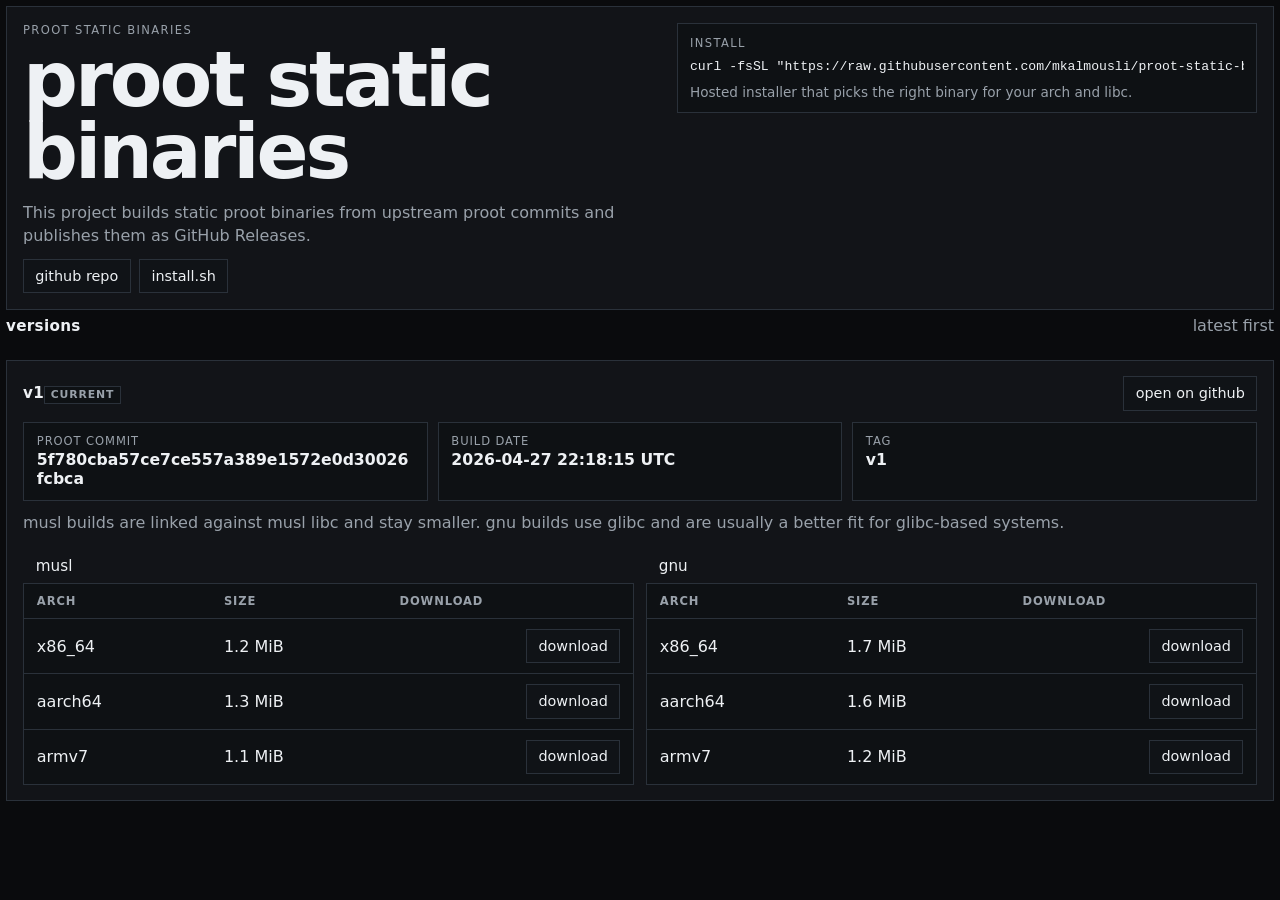
==== commit c81d685c: "deploy: 32b56bda9f71c2b45b669ad694eb5ada4c4ede9f" ====
--- a/index.html
+++ b/index.html
@@ -9,21 +9,21 @@
 <body>
 
   <main class="shell">
-    <section class="hero">
-      <div class="hero-top">
+    <section class="intro">
+      <div class="intro-top">
         <div>
           <p class="eyebrow">proot static binaries</p>
-          <h1>v1</h1>
-          <p class="lede">This project builds static proot binaries from upstream proot commits and publishes them as GitHub Releases. The page below lists every release directly, with commit, build date, download sizes, and links.</p>
+          <h1>proot static binaries</h1>
+          <p class="lede">This project builds static proot binaries from upstream proot commits and publishes them as GitHub Releases.</p>
           <div class="hero-links">
-            <a class="hero-link" href="#versions">jump to versions</a>
-            <a class="button" href="https://github.com/mkalmousli/proot-static-binaries/releases/tag/v1">open latest on github</a>
+            <a class="button" href="https://github.com/mkalmousli/proot-static-binaries">github repo</a>
+            <a class="button" href="https://raw.githubusercontent.com/mkalmousli/proot-static-binaries/master/install.sh">install.sh</a>
           </div>
         </div>
-        <div class="meta-stack">
-          <div class="meta-box"><span>latest proot commit</span><strong>5f780cba57ce7ce557a389e1572e0d30026fcbca</strong></div>
-          <div class="meta-box"><span>latest build date</span><strong>2026-04-27 22:05:29 UTC</strong></div>
-          <div class="meta-box"><span>what this is</span><strong>static proot release builds</strong></div>
+        <div class="snippet">
+          <p class="eyebrow">install</p>
+          <pre><code>curl -fsSL &quot;https://raw.githubusercontent.com/mkalmousli/proot-static-binaries/master/install.sh&quot; | sh</code></pre>
+          <div class="note">Hosted installer that picks the right binary for your arch and libc.</div>
         </div>
       </div>
     </section>
@@ -41,11 +41,11 @@
         <a class="button" href="https://github.com/mkalmousli/proot-static-binaries/releases/tag/v1">open on github</a>
       </div>
       <div class="release-meta">
-        <div class="meta-box"><span>proot commit</span><strong>5f780cba57ce7ce557a389e1572e0d30026fcbca</strong></div>
-        <div class="meta-box"><span>build date</span><strong>2026-04-27 22:05:29 UTC</strong></div>
+        <div class="meta-box"><span>proot commit</span><strong><a href="https://github.com/proot-me/proot/commit/5f780cba57ce7ce557a389e1572e0d30026fcbca">5f780cba57ce7ce557a389e1572e0d30026fcbca</a></strong></div>
+        <div class="meta-box"><span>build date</span><strong>2026-04-27 22:18:15 UTC</strong></div>
         <div class="meta-box"><span>tag</span><strong>v1</strong></div>
-        <div class="meta-box"><span>release</span><strong>download only</strong></div>
       </div>
+      <p class="download-note">musl builds are linked against musl libc and stay smaller. gnu builds use glibc and are usually a better fit for glibc-based systems.</p>
       <div class="tables">
         
       <table>
--- a/style.css
+++ b/style.css
@@ -35,26 +35,26 @@
   padding: 0.35rem 0 0.75rem;
 }
 
-.hero,
+.intro,
 .release {
   border: 1px solid var(--line);
   background: var(--panel);
   border-radius: 0;
 }
 
-.hero {
-  padding: 1.25rem;
+.intro {
+  padding: 1rem;
   margin-bottom: 0.4rem;
 }
 
 .release {
-  padding: 1rem 1.05rem;
+  padding: 0.95rem 1rem;
   margin-top: 0.4rem;
 }
 
-.hero-top {
-  display: grid;
-  grid-template-columns: minmax(0, 1.7fr) minmax(320px, 0.9fr);
+.intro-top {
+  display: grid;
+  grid-template-columns: minmax(0, 1.1fr) minmax(0, 1fr);
   gap: 1rem;
   align-items: start;
 }
@@ -127,6 +127,10 @@
   margin-top: 0.8rem;
 }
 
+.hero-links {
+  margin-top: 0.7rem;
+}
+
 .pill,
 .button {
   display: inline-flex;
@@ -146,7 +150,7 @@
 
 .versions {
   display: grid;
-  gap: 0.4rem;
+  gap: 0.55rem;
 }
 
 .release-head {
@@ -154,7 +158,7 @@
   align-items: baseline;
   justify-content: space-between;
   gap: 1rem;
-  margin-bottom: 0.7rem;
+  margin-bottom: 0.6rem;
 }
 
 .release-head h2 {
@@ -183,9 +187,9 @@
 
 .release-meta {
   display: grid;
-  grid-template-columns: repeat(4, minmax(0, 1fr));
+  grid-template-columns: repeat(3, minmax(0, 1fr));
   gap: 0.6rem;
-  margin: 0.8rem 0 0.9rem;
+  margin: 0.7rem 0 0.65rem;
 }
 
 .release-meta .meta-box {
@@ -196,6 +200,40 @@
   display: grid;
   grid-template-columns: repeat(2, minmax(0, 1fr));
   gap: 0.75rem;
+}
+
+.download-note {
+  margin: 0 0 0.7rem;
+  color: var(--muted);
+  line-height: 1.45;
+}
+
+.snippet {
+  border: 1px solid var(--line);
+  background: var(--panel-2);
+  padding: 0.75rem;
+}
+
+.snippet pre {
+  margin: 0;
+  overflow-x: auto;
+  font-size: 0.82rem;
+  line-height: 1.45;
+  white-space: pre;
+}
+
+.snippet code {
+  font-family: ui-monospace, SFMono-Regular, Menlo, Monaco, Consolas, "Liberation Mono", monospace;
+}
+
+.snippet .eyebrow {
+  margin-bottom: 0.4rem;
+}
+
+.snippet .note {
+  margin-top: 0.5rem;
+  color: var(--muted);
+  font-size: 0.85rem;
 }
 
 table {
@@ -241,7 +279,7 @@
 }
 
 @media (max-width: 960px) {
-  .hero-top,
+  .intro-top,
   .release-meta,
   .tables {
     grid-template-columns: 1fr;
@@ -254,7 +292,7 @@
     padding-top: 0.25rem;
   }
 
-  .hero,
+  .intro,
   .release {
     padding: 0.8rem;
   }
